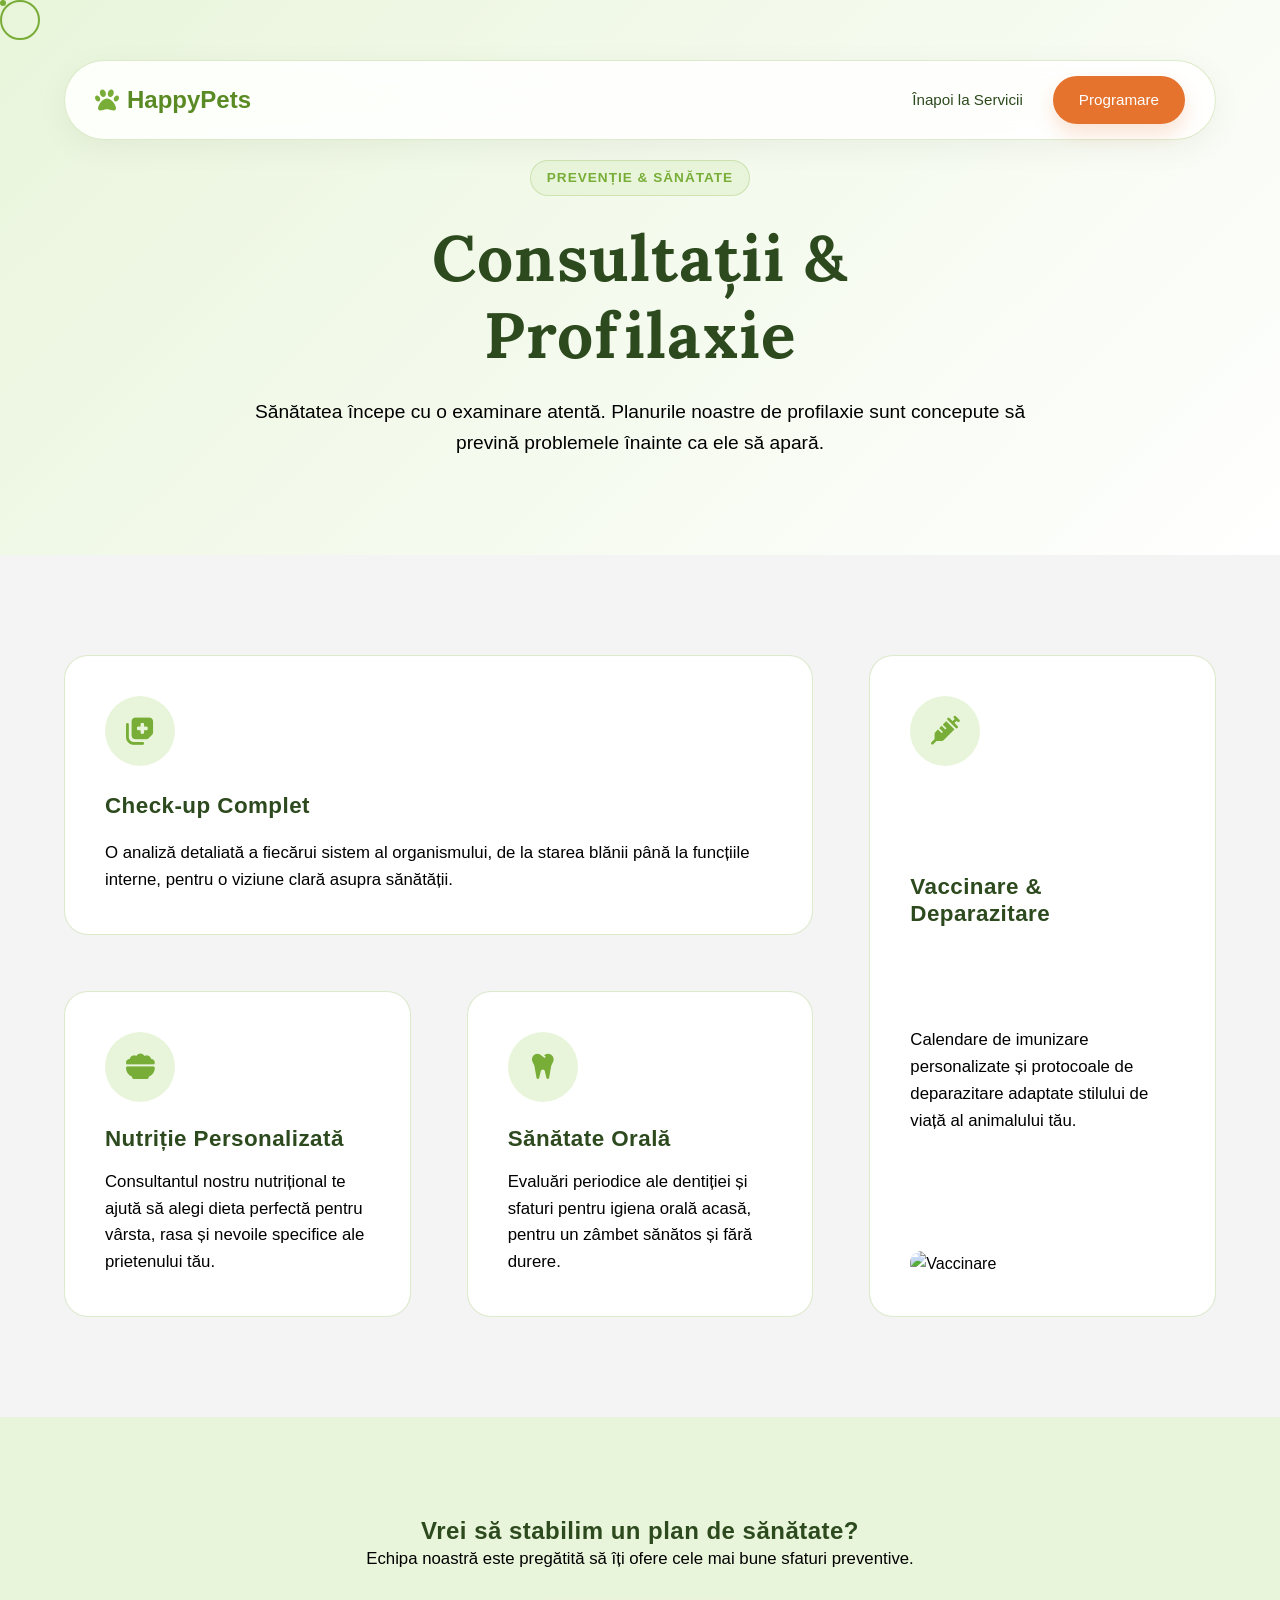
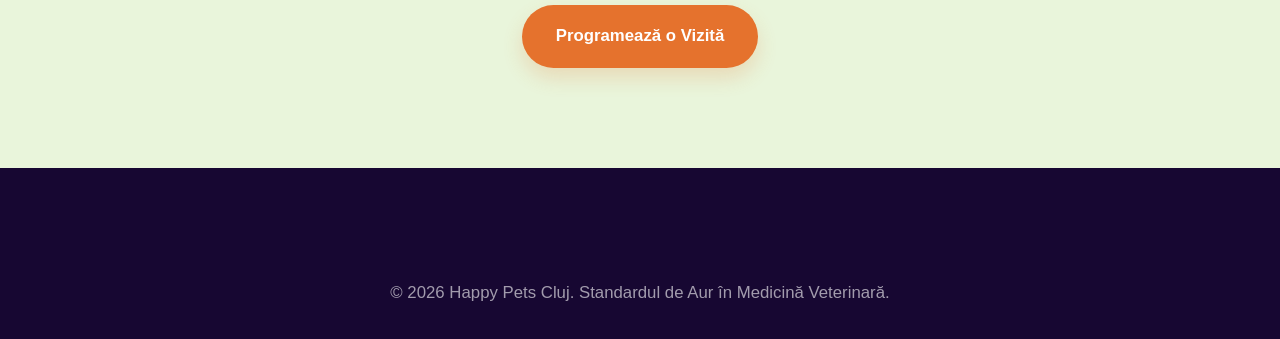
==== consultatii.html @ 9289aa87 "Initial commit - Cabinet Veterinar Happy Pets" ====
<!DOCTYPE html>
<html lang="ro">
<head>
    <meta charset="UTF-8">
    <meta name="viewport" content="width=device-width, initial-scale=1.0">
    <title>Consultații & Profilaxie | Happy Pets Premium</title>
    <meta name="description" content="Consultații veterinare amănunțite și planuri de profilaxie în Cluj-Napoca.">
    
    <link rel="preconnect" href="https://fonts.googleapis.com">
    <link rel="preconnect" href="https://fonts.gstatic.com" crossorigin>
    <link rel="stylesheet" href="https://cdnjs.cloudflare.com/ajax/libs/font-awesome/6.4.0/css/all.min.css">
    <link rel="stylesheet" href="style.css">
    <link rel="icon" type="image/png" sizes="32x32" href="https://cdn-icons-png.flaticon.com/512/616/616408.png">

    <script src="https://cdnjs.cloudflare.com/ajax/libs/gsap/3.12.5/gsap.min.js"></script>
    <script src="https://cdnjs.cloudflare.com/ajax/libs/gsap/3.12.5/ScrollTrigger.min.js"></script>
</head>
<body class="subpage">
    <div class="cursor-dot"></div>
    <div class="cursor-outline"></div>

    <header id="navbar" class="scrolled">
        <a href="index.html" class="logo"><i class="fa-solid fa-paw"></i> HappyPets</a>
        <nav class="nav-links">
            <a href="index.html#servicii">Înapoi la Servicii</a>
            <a href="index.html#programare" class="btn btn-emerald" style="padding: 10px 24px; font-size: 0.95rem;">Programare</a>
        </nav>
        <div class="mobile-menu"><i class="fa-solid fa-bars"></i></div>
    </header>

    <section class="subpage-hero">
        <div class="container">
            <div class="hero-content reveal">
                <span class="badge">Prevenție & Sănătate</span>
                <h1>Consultații & <br> Profilaxie</h1>
                <p>Sănătatea începe cu o examinare atentă. Planurile noastre de profilaxie sunt concepute să prevină problemele înainte ca ele să apară.</p>
            </div>
        </div>
    </section>

    <section class="section-padding">
        <div class="container">
            <div class="bento-grid">
                <div class="service-card bento-wide reveal">
                    <div class="service-icon"><i class="fa-solid fa-notes-medical"></i></div>
                    <h3>Check-up Complet</h3>
                    <p>O analiză detaliată a fiecărui sistem al organismului, de la starea blănii până la funcțiile interne, pentru o viziune clară asupra sănătății.</p>
                </div>
                
                <div class="service-card bento-tall reveal">
                    <div class="service-icon"><i class="fa-solid fa-syringe"></i></div>
                    <h3>Vaccinare & Deparazitare</h3>
                    <p>Calendare de imunizare personalizate și protocoale de deparazitare adaptate stilului de viață al animalului tău.</p>
                    <img src="https://images.unsplash.com/photo-1628009368231-7bb7cfcb0def?q=80&w=800" alt="Vaccinare" style="margin-top: 2rem; border-radius: 12px;" loading="lazy">
                </div>

                <div class="service-card reveal">
                    <div class="service-icon"><i class="fa-solid fa-bowl-food"></i></div>
                    <h3>Nutriție Personalizată</h3>
                    <p>Consultantul nostru nutrițional te ajută să alegi dieta perfectă pentru vârsta, rasa și nevoile specifice ale prietenului tău.</p>
                </div>

                <div class="service-card reveal">
                    <div class="service-icon"><i class="fa-solid fa-tooth"></i></div>
                    <h3>Sănătate Orală</h3>
                    <p>Evaluări periodice ale dentiției și sfaturi pentru igiena orală acasă, pentru un zâmbet sănătos și fără durere.</p>
                </div>
            </div>
        </div>
    </section>

    <section class="section-padding" style="background: var(--primary-light);">
        <div class="container text-center reveal">
            <h2>Vrei să stabilim un plan de sănătate?</h2>
            <p style="margin-bottom: 2rem;">Echipa noastră este pregătită să îți ofere cele mai bune sfaturi preventive.</p>
            <a href="index.html#programare" class="btn btn-emerald">Programează o Vizită</a>
        </div>
    </section>

    <footer>
        <div class="container">
            <div class="footer-bottom" style="border: none;">
                <p>&copy; 2026 Happy Pets Cluj. Standardul de Aur în Medicină Veterinară.</p>
            </div>
        </div>
    </footer>

    <script src="script.js"></script>
    <script>
        gsap.from(".subpage-hero h1", { y: 50, opacity: 0, duration: 1, ease: "power3.out", delay: 0.3 });
        gsap.from(".subpage-hero p", { y: 30, opacity: 0, duration: 1, ease: "power3.out", delay: 0.5 });
    </script>
</body>
</html>
---- style.css ----
@import url('https://fonts.googleapis.com/css2?family=Lora:wght@400;500;600;700&family=Raleway:wght@300;400;500;600;700&display=swap');

/* ==========================================
   1. VARIABILE & RESET (Pro Max Step 1)
   ========================================== */
:root {
    /* Nature Harmony Palette - PCM Vet Inspired */
    --primary: #78AD37;        /* Leaf Green */
    --primary-dark: #5A8A24;
    --primary-light: #E9F5DB;   /* Soft Sage */
    --secondary: #E5722D;       /* Vibrant Coral */
    --bg-white: #F4F4F4;        /* Warm Off-White Canvas */
    --text-deep: #2D4A1E;       /* Deep Forest Green for titles */
    --hero-text: #F8FAF5;       /* Harmonized Off-White for hero */
    --white: #FFFFFF;
    --danger: #E11D48 !important;         /* Rose Red for emergencies */
    
    --glass-bg: rgba(255, 255, 255, 0.92); 
    --glass-border: rgba(120, 173, 55, 0.25);
    --shadow: 
        0 4px 20px rgba(0, 0, 0, 0.05),
        0 12px 40px rgba(120, 173, 55, 0.08);

    /* Textures */
    --bg-paws: url('file:///Users/imac24/.gemini/antigravity/brain/b930bb89-0505-4711-b5f6-4350fecd5beb/happy_pets_mammal_paws_texture_1773215627458.png');

    --transition: all 0.5s cubic-bezier(0.16, 1, 0.3, 1);
    --border-radius: 24px;
}

* { margin: 0; padding: 0; box-sizing: border-box; }
html { scroll-behavior: smooth; }

body {
    font-family: 'Jost', 'Inter', sans-serif;
    background-color: var(--bg-white);
    background-image: var(--bg-paws);
    background-size: 800px;
    background-attachment: fixed;
    color: var(--text-main);
    line-height: 1.6;
    overflow-x: hidden;
    cursor: none;
}

/* Hide custom cursor on mobile */
@media (hover: none) and (pointer: coarse) {
    body { cursor: auto; }
    .cursor-dot, .cursor-outline { display: none; }
}

/* ==========================================
   SUBPAGE STYLES
   ========================================== */
.subpage-hero {
    background: linear-gradient(135deg, var(--primary-light) 0%, #FFFFFF 100%);
    padding: 10rem 0 6rem;
    text-align: center;
}
.subpage-hero h1 {
    font-size: 4rem;
    font-family: 'Lora', serif;
    color: var(--text-deep);
    margin-bottom: 1.5rem;
    line-height: 1.2;
}
.subpage-hero p {
    font-size: 1.2rem;
    max-width: 800px;
    margin: 0 auto;
    color: var(--text-muted);
}
@media (max-width: 768px) {
    .subpage-hero h1 { font-size: 2.5rem; }
    .subpage-hero { padding: 8rem 0 4rem; }
}

.cursor-dot {
    width: 6px; height: 6px; background-color: var(--primary);
    position: fixed; top: 0; left: 0; border-radius: 50%;
    z-index: 9999; pointer-events: none;
}
.cursor-outline {
    width: 40px; height: 40px; border: 2px solid var(--primary);
    position: fixed; top: 0; left: 0; border-radius: 50%;
    z-index: 9998; pointer-events: none;
    transition: transform 0.15s ease-out, background 0.3s ease, border 0.3s ease;
}

h1, h2, h3, h4, h5, h6 {
    font-weight: 700;
    line-height: 1.2;
    color: var(--text-deep);
    letter-spacing: 0.02em;
}
p { color: var(--text-muted); font-size: 1.05rem; }
a { text-decoration: none; color: inherit; transition: var(--transition); cursor: pointer; }
img { max-width: 100%; display: block; object-fit: cover; border-radius: var(--border-radius); }

/* ==========================================
   2. ANIMAȚII (Scroll Reveal)
   ========================================== */
.reveal { opacity: 0; transform: translateY(30px); transition: all 0.8s ease-out; }
.reveal.active { opacity: 1; transform: translateY(0); }
.delay-1 { transition-delay: 0.1s; } .delay-2 { transition-delay: 0.2s; }

.btn {
    display: inline-flex; align-items: center; justify-content: center; gap: 10px;
    padding: 16px 32px; border-radius: 50px; font-weight: 600; font-size: 1.05rem;
    cursor: pointer; transition: var(--transition); border: none;
}
.btn-primary {
    background: var(--primary);
    color: var(--white);
    box-shadow: 0 10px 20px rgba(120, 173, 55, 0.2);
}

.btn-primary:hover {
    background: var(--primary-dark);
    transform: translateY(-2px);
    box-shadow: 0 15px 30px rgba(120, 173, 55, 0.3);
}

.btn-secondary {
    background: var(--secondary);
    color: var(--white);
    box-shadow: 0 10px 20px rgba(229, 114, 45, 0.2);
}

.btn-secondary:hover {
    background: #c25d24;
    transform: translateY(-2px);
    box-shadow: 0 15px 30px rgba(229, 114, 45, 0.3);
}
.btn-outline:hover { background-color: var(--primary); color: var(--white); }

.btn-emerald {
    background: var(--secondary) !important; /* Using Coral for high-impact CTA as requested */
    color: var(--white) !important;
    box-shadow: 0 10px 20px rgba(229, 114, 45, 0.2) !important;
    border: 2px solid transparent !important;
    display: inline-flex !important;
}

.btn-emerald:hover {
    background: #c25d24 !important;
    transform: translateY(-2px) !important;
    box-shadow: 0 15px 30px rgba(229, 114, 45, 0.3) !important;
}

.section-padding {
    padding: 100px 0;
    position: relative;
    background-color: transparent;
}
.container { max-width: 1400px !important; margin: 0 auto !important; width: 90% !important; }
.text-center { text-align: center; }

/* ==========================================
   3. BARE DE URGENȚĂ & HEADER
   ========================================== */
.emergency-banner {
    background-color: var(--danger); color: var(--white);
    text-align: center; padding: 10px 5%; font-size: 0.95rem; font-weight: 600;
    display: flex; justify-content: center; align-items: center; gap: 10px;
    position: relative; z-index: 1001;
}
.pulse-icon {
    width: 10px; height: 10px; background-color: var(--white); border-radius: 50%;
    animation: pulse 1.5s infinite;
}
@keyframes pulse {
    0% { box-shadow: 0 0 0 0 rgba(255,255,255, 0.7); }
    70% { box-shadow: 0 0 0 10px rgba(255,255,255, 0); }
    100% { box-shadow: 0 0 0 0 rgba(255,255,255, 0); }
}

header {
    position: fixed; top: 60px; left: 5%; right: 5%; z-index: 1000;
    background: rgba(255, 255, 255, 0.9);
    backdrop-filter: blur(20px) saturate(180%);
    border: 1px solid var(--glass-border); padding: 15px 30px;
    border-radius: 50px; box-shadow: 0 8px 32px rgba(0, 0, 0, 0.05);
    display: flex; justify-content: space-between; align-items: center;
    transition: all 0.5s cubic-bezier(0.16, 1, 0.3, 1), border-radius 0.3s ease, top 0.3s ease;
}
header.scrolled { 
    top: 0; 
    left: 0; 
    right: 0; 
    width: 100%; 
    border-radius: 0; 
    border-left: none; 
    border-right: none; 
    border-top: none;
    padding: 10px 5%;
}

.logo { font-size: 1.5rem; font-weight: 800; color: var(--primary-dark); display: flex; align-items: center; gap: 8px; }
.logo i { color: var(--primary); }

.nav-links { display: flex; gap: 30px; align-items: center; }
.nav-links a { font-weight: 500; color: var(--text-deep); font-size: 0.95rem; }
.nav-links a:hover { color: var(--primary); }
.mobile-menu { display: none; font-size: 1.5rem; cursor: pointer; }

/* ==========================================
   4. HERO SECTION (ANIMAT CONTINUU)
   ========================================== */
.hero-fullscreen {
    position: relative; width: 100vw; height: 100vh; overflow: hidden;
    display: flex; align-items: center; justify-content: center; text-align: center;
}

.hero-image-wrapper {
    position: absolute; top: 0; left: 0; width: 100%; height: 100%; z-index: 0;
    overflow: hidden;
}

.hero-image-wrapper img {
    width: 100%; height: 100%; object-fit: cover; border-radius: 0;
    animation: kenburns 20s infinite alternate linear;
}
@keyframes kenburns { 0% { transform: scale(1); } 100% { transform: scale(1.15); } }

.hero-overlay {
    position: absolute; top: 0; left: 0; width: 100%; height: 100%;
    background: linear-gradient(to bottom, rgba(44, 62, 80, 0.3) 0%, rgba(44, 62, 80, 0.7) 100%);
    z-index: 1;
}

.hero-text-content {
    position: relative; z-index: 2; color: var(--hero-text);
    max-width: 800px; padding: 0 20px; margin-top: 50px;
}

.hero-subtitle {
    display: inline-block; font-size: 0.9rem; font-weight: 700; letter-spacing: 2px;
    text-transform: uppercase; margin-bottom: 20px; color: var(--text-deep);
    background: rgba(120, 173, 55, 0.15); padding: 8px 20px; border-radius: 50px; 
    backdrop-filter: blur(10px); border: 1px solid rgba(120, 173, 55, 0.3);
}

.hero-title {
    font-size: clamp(3rem, 6vw, 5.5rem); color: var(--hero-text);
    line-height: 1.1; margin-bottom: 25px; text-shadow: 0 4px 20px rgba(0,0,0,0.2);
}
.hero-title .line { display: inline-block; overflow: hidden; vertical-align: bottom; }

.hero-desc {
    font-size: 1.25rem; color: var(--hero-text); margin-bottom: 40px;
    font-weight: 400; text-shadow: 0 2px 10px rgba(0,0,0,0.1);
    opacity: 0.95;
}

.badge {
    display: inline-block; padding: 6px 16px; background-color: var(--primary-light);
    color: var(--primary); border-radius: 50px; font-weight: 700; font-size: 0.85rem;
    text-transform: uppercase; letter-spacing: 1px; margin-bottom: 1.5rem;
    border: 1px solid var(--glass-border);
}

/* ==========================================
   5. FILOZOFIE (STICKY SECTION)
   ========================================== */
.sticky-section {
    display: grid; grid-template-columns: 1fr 1fr; gap: 4rem; align-items: start;
}
.sticky-visual {
    position: sticky; top: 120px; height: calc(100vh - 150px);
    display: flex; align-items: center; justify-content: center;
}

/* ==========================================
   FRAMER-STYLE CAROUSEL STYLES
   ========================================== */
.framer-carousel-container {
    position: relative; width: 100%; height: 500px;
    background: var(--primary-dark); border-radius: 24px; overflow: hidden;
    box-shadow: 0 30px 60px rgba(0,0,0,0.15);
}

.framer-carousel-track {
    display: flex; height: 100%; width: 100%;
}

.carousel-item {
    flex: 0 0 100%; height: 100%; width: 100%;
}

.carousel-item img {
    width: 100%; height: 100%; object-fit: cover; border-radius: 0;
    user-select: none; pointer-events: none;
}

.carousel-nav-btn {
    position: absolute; top: 50%; transform: translateY(-50%);
    width: 50px; height: 50px; border-radius: 50%; border: none;
    background: rgba(255,255,255,0.7); backdrop-filter: blur(10px);
    color: var(--primary-dark); cursor: pointer;
    display: flex; align-items: center; justify-content: center;
    box-shadow: 0 10px 30px rgba(0,0,0,0.1);
    z-index: 10; transition: var(--transition);
    opacity: 1;
}

.carousel-nav-btn svg { width: 24px; height: 24px; }
.carousel-nav-btn:hover:not(:disabled) { background: var(--white); transform: translateY(-50%) scale(1.1); opacity: 1; }
.carousel-nav-btn:disabled { opacity: 0.3; cursor: not-allowed; }

.carousel-nav-btn.prev { left: 20px; }
.carousel-nav-btn.next { right: 20px; }

.carousel-progress {
    position: absolute; bottom: 20px; left: 50%; transform: translateX(-50%);
    display: flex; gap: 8px; padding: 8px 12px;
    background: rgba(255,255,255,0.2); backdrop-filter: blur(10px);
    border-radius: 50px; border: 1px solid rgba(255,255,255,0.3);
    z-index: 10;
}

.progress-dot {
    height: 8px; width: 8px; border-radius: 50px;
    background: rgba(255,255,255,0.5); border: none; cursor: pointer;
    transition: all 0.4s cubic-bezier(0.16, 1, 0.3, 1);
}

.progress-dot.active {
    width: 32px; background: var(--white);
}

.sticky-content { padding-bottom: 2rem; }
.sticky-content h2 { font-size: 3.2rem; margin-bottom: 2rem; line-height: 1.1; }

.feature-box {
    background: var(--glass-bg); padding: 2rem; border-radius: var(--border-radius);
    margin-bottom: 2rem; box-shadow: var(--shadow);
    border: 1px solid var(--glass-border); backdrop-filter: blur(8px);
}
.feature-box i { font-size: 2rem; color: var(--primary); margin-bottom: 1rem; }
.feature-box h3 { margin-bottom: 0.5rem; font-size: 1.3rem; }

/* ==========================================
   6. VALORI (ACCORDION CU IMAGINI DINAMICE)
   ========================================== */
.accordion-section {
    display: grid; grid-template-columns: 1fr 1fr; gap: 4rem; align-items: start;
    margin-top: 4rem;
}
.accordion-images {
    position: sticky; top: 120px; height: 500px; border-radius: var(--border-radius); overflow: hidden;
}
.accordion-images img {
    position: absolute; top: 0; left: 0; width: 100%; height: 100%;
    object-fit: cover; opacity: 0; transition: opacity 0.6s ease;
}
.accordion-images img.active { opacity: 1; }

.accordion-item {
    background: var(--white); border-radius: 16px; margin-bottom: 1rem;
    overflow: hidden; box-shadow: var(--shadow);
}
.accordion-header {
    padding: 1.5rem 2rem; cursor: pointer; display: flex; justify-content: space-between;
    align-items: center; font-weight: 500; font-size: 1.2rem; color: var(--text-deep);
    transition: var(--transition);
}
.accordion-header.active { color: var(--primary); background: var(--primary-light); backdrop-filter: blur(5px); }
.accordion-header i { transition: transform 0.3s ease; }
.accordion-header.active i { transform: rotate(180deg); }
.accordion-content {
    max-height: 0; overflow: hidden; transition: max-height 0.4s ease;
    padding: 0 2rem; background: var(--white);
}
.accordion-content p { padding: 1rem 0 1.5rem 0; margin: 0; }

/* ==========================================
   7. ABONAMENTE (WELLNESS PLANS)
   ========================================== */
.plans-section { background-color: var(--white); }
.plans-grid {
    display: grid;
    grid-template-columns: repeat(auto-fit, minmax(320px, 1fr));
    gap: 2rem; max-width: 1100px; margin: 4rem auto 0;
}
.plan-card {
    background: var(--glass-bg); border-radius: var(--border-radius);
    padding: 3.5rem 2.5rem; position: relative; border: 1px solid var(--glass-border);
    transition: var(--transition); backdrop-filter: blur(12px);
}
.plan-card.premium {
    background: linear-gradient(145deg, var(--primary-dark), #2D4A1E); 
    color: var(--white); transform: scale(1.05); border: none; 
    box-shadow: 0 20px 40px rgba(0, 0, 0, 0.15);
}
.plan-card:hover { transform: translateY(-10px); box-shadow: 0 30px 60px rgba(139, 92, 246, 0.15); }
.plan-card.premium:hover { transform: scale(1.05) translateY(-10px); }

.plan-icon { font-size: 2.5rem; margin-bottom: 1rem; color: var(--primary); }
.plan-card.premium .plan-icon { color: var(--accent); }

.plan-card h3 { font-size: 1.8rem; margin-bottom: 0.5rem; }
.plan-card.premium h3 { color: var(--white); }
.plan-price { font-size: 2rem; font-weight: 800; margin-bottom: 2rem; }
.plan-price span { font-size: 1rem; font-weight: 400; color: var(--slate-light); }
.plan-card.premium .plan-price span { color: #A0B2C6; }

.plan-features { list-style: none; margin-bottom: 2.5rem; text-align: left; }
.plan-features li { margin-bottom: 15px; display: flex; align-items: center; gap: 10px; font-size: 1.05rem; }
.plan-features i { color: var(--primary); }
.plan-card.premium .plan-features p, .plan-card.premium .plan-features li { color: rgba(255,255,255,0.8); }

/* ==========================================
   8. SERVICII (BENTO GRID)
   ========================================== */
.service-card .btn-text {
    margin-top: auto;
    font-weight: 600;
    color: var(--primary);
    text-decoration: none;
    font-size: 0.9rem;
    display: inline-flex;
    align-items: center;
    gap: 8px;
    opacity: 0.7;
    transition: var(--transition);
}
.service-card:hover .btn-text {
    opacity: 1;
    gap: 12px;
}

.services-grid, .bento-grid {
    display: grid;
    grid-template-columns: repeat(auto-fit, minmax(300px, 1fr));
    grid-auto-rows: minmax(280px, auto);
    gap: 3.5rem; /* Increased gap for better breathing space */
}

.service-card {
    background: var(--glass-bg);
    border: 1px solid var(--glass-border);
    border-radius: var(--border-radius);
    padding: 40px;
    transition: var(--transition);
    height: 100%;
    display: flex;
    flex-direction: column;
    justify-content: space-between;
    position: relative;
    overflow: hidden;
    backdrop-filter: blur(10px);
}
.service-card h3 {
    color: var(--primary);
}
.service-card p {
    color: var(--text-main);
}
.service-card .badge {
    background: var(--primary-light);
    color: var(--primary-dark);
}

/* Bento Spans */
.bento-wide { grid-column: span 2; }
.bento-tall { grid-row: span 2; }

@media (max-width: 992px) {
    .bento-wide { grid-column: span 1; }
}

.service-card:hover { 
    transform: translateY(-8px) scale(1.02); 
    box-shadow: 0 30px 60px rgba(139, 92, 246, 0.15); 
    border-color: var(--primary); 
    background: var(--white);
}
.service-icon {
    width: 70px; height: 70px; background: var(--primary-light); color: var(--primary);
    border-radius: 50%; display: flex; align-items: center; justify-content: center;
    font-size: 1.8rem; margin-bottom: 1.5rem; transition: var(--transition);
    transform-origin: center;
}
.service-card:hover .service-icon { 
    background: var(--primary); 
    color: var(--white);
    transform: translateY(-5px) scale(1.1);
}
.service-card h3 { margin-bottom: 1rem; font-size: 1.4rem; color: var(--text-deep); }

/* ==========================================
   9. ECHIPA (ADVANCED SLIDER)
   ========================================== */
.team-bg { background-color: var(--white); overflow: hidden; }

.testimonial-slider-container {
    max-width: 1300px; margin: 4rem auto 0;
    min-height: 600px; background: var(--white);
}

.testimonial-grid {
    display: grid; grid-template-columns: 0.5fr 1.5fr 2fr; gap: 2rem;
}

/* Col 1: Thumbnails Only */
.col-meta { display: flex; flex-direction: column; justify-content: flex-end; height: 100%; min-height: 500px; padding-bottom: 2rem; }

.thumbnail-nav { display: flex; flex-direction: column; gap: 15px; margin-top: auto; }
.thumb-btn {
    width: 60px; height: 80px; border-radius: 8px; overflow: hidden;
    cursor: pointer; opacity: 0.4; transition: var(--transition);
    border: 2px solid transparent; padding: 0;
}
.thumb-btn.active { opacity: 1; border-color: var(--primary); transform: scale(1.05); }
.thumb-btn img { width: 100%; height: 100%; object-fit: cover; border-radius: 0; }

/* Col 2: Image */
.col-image { position: relative; height: 500px; }
.main-image-container {
    width: 100%; height: 100%; overflow: hidden; border-radius: 20px;
    box-shadow: 0 20px 40px rgba(0,0,0,0.1);
}
.main-image-container img {
    width: 100%; height: 100%; object-fit: cover; border-radius: 0;
    transition: transform 0.6s cubic-bezier(0.4, 0, 0.2, 1), opacity 0.4s ease;
}

/* Col 3: Content */
.col-content { display: flex; flex-direction: column; justify-content: space-between; padding: 2rem 0; }
.member-role { color: var(--primary); font-weight: 700; font-size: 0.9rem; text-transform: uppercase; letter-spacing: 2px; display: block; }
.member-name { font-size: 2rem; margin: 0.5rem 0 1.5rem; color: var(--text-deep); }
.member-quote {
    font-size: 1.8rem; font-weight: 500; line-height: 1.3; color: var(--text-deep);
    font-style: italic; position: relative;
}
.member-quote::before { content: '"'; font-size: 4rem; position: absolute; left: -2rem; top: -1rem; opacity: 0.1; color: var(--primary); }

.nav-buttons { display: flex; gap: 1rem; margin-top: auto; }
.slider-btn {
    width: 50px; height: 50px; border-radius: 50%; border: 1px solid var(--glass-border);
    background: var(--white); color: var(--text-deep); cursor: pointer;
    display: flex; align-items: center; justify-content: center; transition: var(--transition);
}
.slider-btn:hover { border-color: var(--primary); color: var(--primary); transform: translateX(-3px); }
.slider-btn.primary { background: var(--primary-dark); color: var(--white); border: none; }
.slider-btn.primary:hover { background: var(--primary); transform: translateX(3px); }

/* Animations for slide change */
.slide-up { transform: translateY(100%); opacity: 0; }
.slide-down { transform: translateY(-100%); opacity: 0; }
.slide-active { transform: translateY(0); opacity: 1; }

@media (max-width: 1024px) {
    .testimonial-grid { grid-template-columns: 1fr; gap: 3rem; }
    .col-meta { display: none; }
    .col-image { height: 400px; }
    .member-quote { font-size: 1.4rem; }
}

/* ==========================================
   10. SMART BOOKING FORM (PET-CENTRIC)
   ========================================== */
.booking-section { background-color: var(--primary-light); }
.booking-container {
    max-width: 900px; margin: 0 auto; background: var(--white);
    border-radius: var(--border-radius); box-shadow: var(--shadow);
    padding: 4rem; position: relative; overflow: hidden;
}
.booking-header { text-align: center; margin-bottom: 3rem; }

.smart-form { display: grid; grid-template-columns: 1fr 1fr; gap: 25px; }
.form-group { display: flex; flex-direction: column; gap: 8px; }
.form-group.full { grid-column: span 2; }

.smart-form label { font-weight: 500; color: var(--text-deep); font-size: 0.95rem; }
.smart-form input, .smart-form select, .smart-form textarea {
    padding: 16px 20px; border-radius: 8px; border: 1px solid #E2E8F0;
    font-family: 'Raleway', sans-serif; font-size: 1rem;}
.smart-form input:focus, .smart-form select:focus, .smart-form textarea:focus {
    outline: none; border-color: var(--primary); box-shadow: 0 0 0 4px rgba(139, 92, 246, 0.1);
}
.smart-form textarea { resize: vertical; min-height: 120px; }

/* ==========================================
   11. WHATSAPP FLOATING BUTTON
   ========================================== */
.float-wa {
    position: fixed; bottom: 30px; right: 30px;
    width: 65px; height: 65px; background-color: #25D366; color: white;
    border-radius: 50px; display: flex; justify-content: center; align-items: center;
    font-size: 2rem; box-shadow: 0 10px 25px rgba(37, 211, 102, 0.4);
    z-index: 9999; transition: var(--transition);
}
.float-wa:hover { transform: scale(1.1); color: white; }
.wa-tooltip {
    position: absolute; right: 85px; background: var(--slate); color: var(--white);
    padding: 10px 20px; border-radius: 12px; font-size: 0.9rem; font-weight: 600;
    white-space: nowrap; opacity: 0; pointer-events: none; transition: var(--transition);
    transform: translateX(10px);
}
.float-wa:hover .wa-tooltip { opacity: 1; transform: translateX(0); }

/* ==========================================
   12. FOOTER
   ========================================== */
footer { background-color: #170732; color: var(--white); padding: 5rem 5% 2rem; }
.footer-grid { display: grid; grid-template-columns: 1fr 1fr 1.5fr; gap: 4rem; margin-bottom: 3rem; }
footer h3 { color: var(--white); margin-bottom: 1.5rem; font-size: 1.5rem; }
.footer-contact p { color: rgba(255,255,255,0.7); display: flex; align-items: flex-start; gap: 10px; margin-bottom: 1rem; }
.footer-contact i { color: var(--primary); margin-top: 5px; }
.map-container { width: 100%; height: 250px; border-radius: 12px; overflow: hidden; border: 1px solid rgba(255,255,255,0.1); }
.footer-bottom { border-top: 1px solid rgba(255,255,255,0.1); padding-top: 2rem; text-align: center; color: rgba(255,255,255,0.6); font-size: 0.9rem; }

/* ==========================================
   13. RESPONSIVITATE
   ========================================== */
@media (max-width: 992px) {
    .sticky-section, .accordion-section { grid-template-columns: 1fr; gap: 2rem; }
    .sticky-visual, .accordion-images { position: relative; top: 0; height: 350px; margin-bottom: 2rem; }
    .plans-card.premium { transform: scale(1); }
    .plans-card.premium:hover { transform: translateY(-10px); }
    .footer-grid { grid-template-columns: 1fr; gap: 3rem; }
}
@media (max-width: 768px) {
    .nav-links { display: none; }
    .mobile-menu { display: block; }
    .smart-form { grid-template-columns: 1fr; }
    .booking-container { padding: 2rem; }
    .hero-title { font-size: 2.5rem; }
    header { top: 40px; border-radius: 0; left: 0; right: 0; border-left: none; border-right: none; }
    header.scrolled { top: 0; }
}

/* ==========================================
   STATS BAR (Social Proof)
   ========================================== */
.stats-bar {
    background: var(--primary-light);
    padding: 4rem 0;
    position: relative;
    z-index: 10;
    margin-top: -4rem; 
    border-radius: var(--border-radius) var(--border-radius) 0 0;
    border-top: 1px solid var(--glass-border);
}
.stats-grid {
    display: grid;
    grid-template-columns: repeat(4, 1fr);
    gap: 2rem;
    text-align: center;
}
.stat-item { padding: 1rem; }
.stat-number { 
    font-family: 'Lora', serif;
    font-size: 3.5rem; 
    font-weight: 700; 
    color: var(--primary);
    line-height: 1;
}
.stat-plus { font-size: 1.8rem; color: var(--accent); font-weight: 700; margin-left: 2px; }
.stat-label { 
    font-size: 0.9rem; 
    text-transform: uppercase; 
    letter-spacing: 1.5px; 
    color: var(--text-main);
    margin-top: 0.8rem;
    font-weight: 600;
}

@media (max-width: 768px) {
    .stats-grid { grid-template-columns: repeat(2, 1fr); }
    .stats-bar { margin-top: 0; border-radius: 0; padding: 3rem 0; }
    .stat-number { font-size: 2.5rem; }
}

/* ACCESSIBILITY & FOCUS STATES */
input:focus, select:focus, textarea:focus {
    outline: none;
    border-color: var(--primary);
    box-shadow: 0 0 0 4px rgba(139, 92, 246, 0.1);
}

button:focus-visible, a:focus-visible {
    outline: 2px solid var(--primary);
    outline-offset: 4px;
}

.sr-only {
    position: absolute;
    width: 1px; height: 1px;
    padding: 0; margin: -1px;
    overflow: hidden;
    clip: rect(0,0,0,0);
    border: 0;
}

/* ==========================================
   QUIZ SECTION (Engagement Utility)
   ========================================== */
.quiz-container {
    display: grid;
    grid-template-columns: 1fr 1fr;
    gap: 4rem;
    align-items: center;
}
.quiz-card {
    padding: 3rem;
    border-radius: 32px;
    text-align: center;
    min-height: 400px;
    display: flex;
    flex-direction: column;
    justify-content: center;
    background: var(--glass-bg);
    border: 1px solid var(--glass-border);
    backdrop-filter: blur(10px);
}
.quiz-options {
    display: grid;
    gap: 1rem;
    margin-top: 2rem;
}
.quiz-opt {
    background: var(--primary-light);
    border: 1px solid var(--glass-border);
    padding: 1.2rem;
    border-radius: 16px;
    cursor: pointer;
    font-family: 'Raleway', sans-serif;
    font-weight: 600;
    transition: var(--transition);
    color: var(--text-deep);
}
.quiz-opt:hover {
    border-color: var(--primary);
    background: var(--primary-light);
    transform: translateY(-2px);
}
.result-score {
    font-size: 5rem;
    font-weight: 800;
    color: var(--primary);
    font-family: 'Lora', serif;
    line-height: 1;
    margin-bottom: 1rem;
}
.result-score span:last-child {
    font-size: 2rem;
    opacity: 0.5;
}
.hidden { display: none !important; }

@media (max-width: 992px) {
    .quiz-container { grid-template-columns: 1fr; text-align: center; gap: 2rem; }
    .quiz-card { padding: 2rem; min-height: auto; }
}
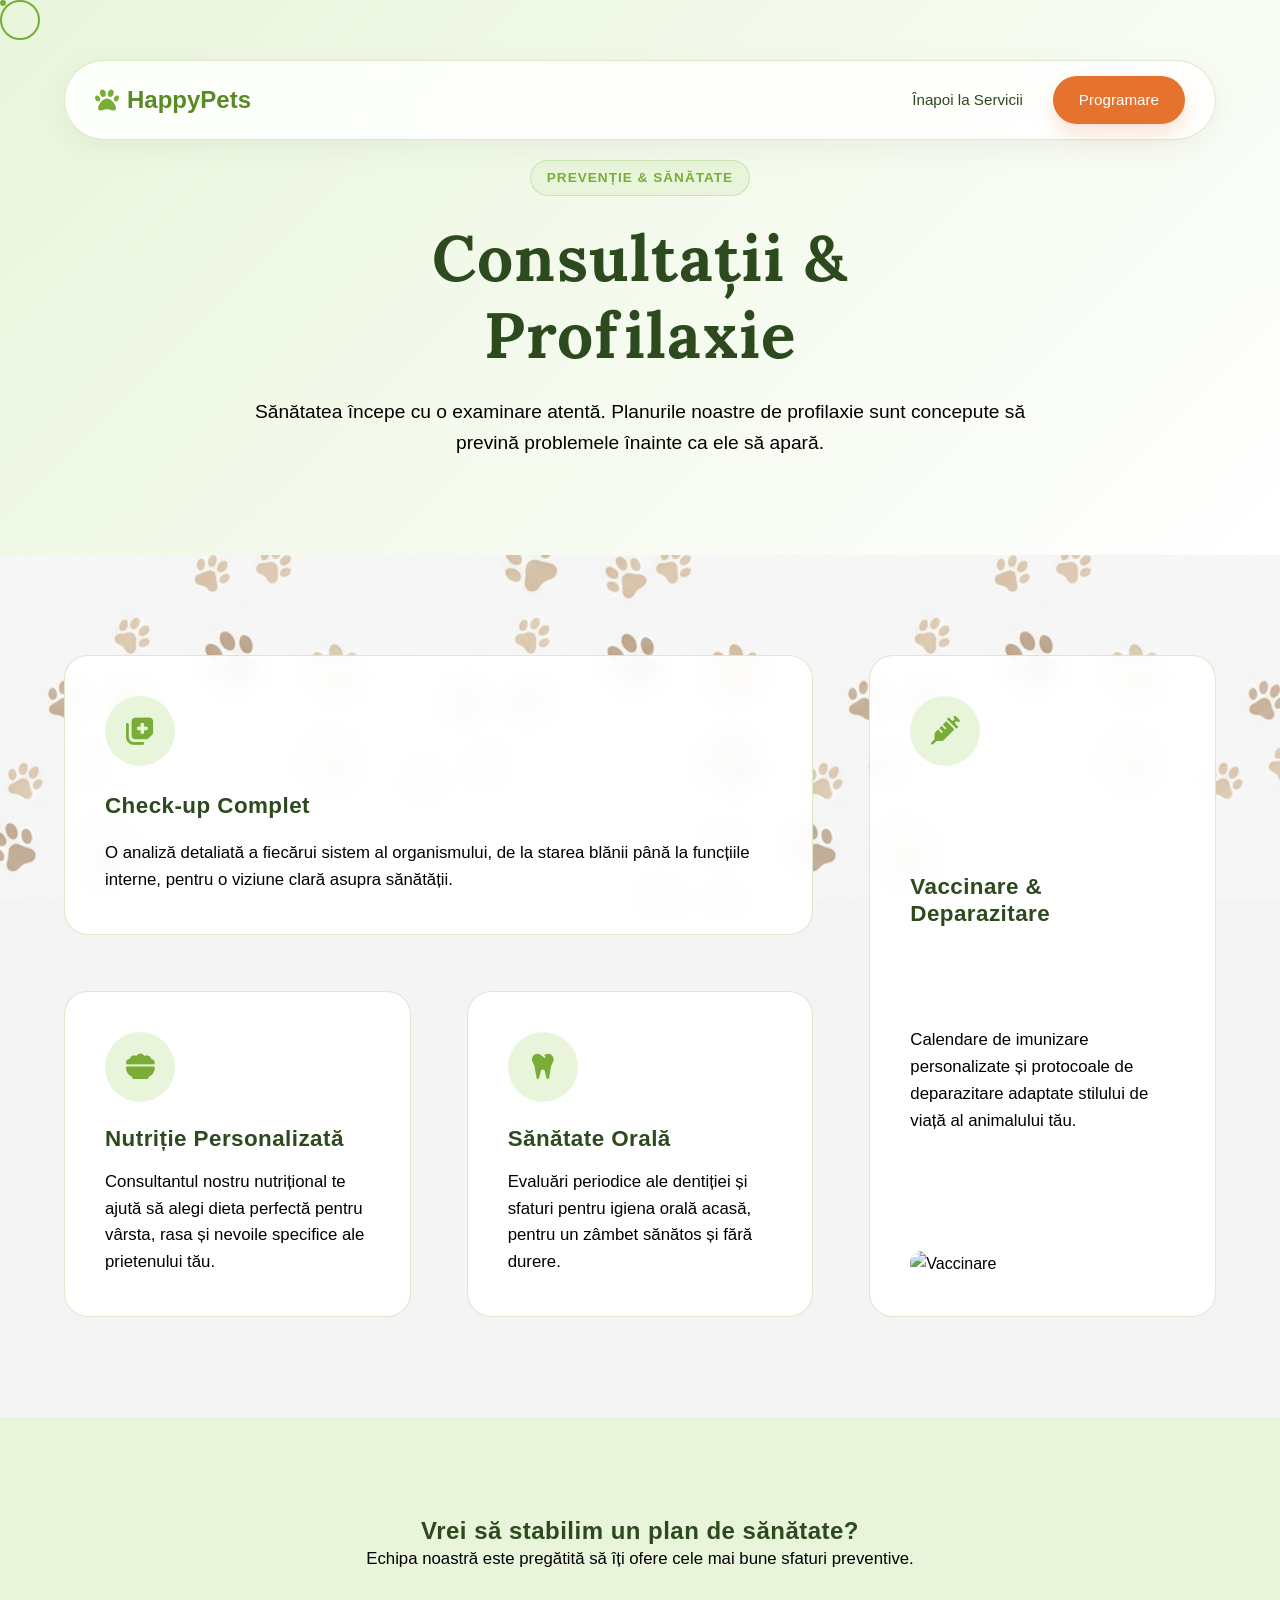
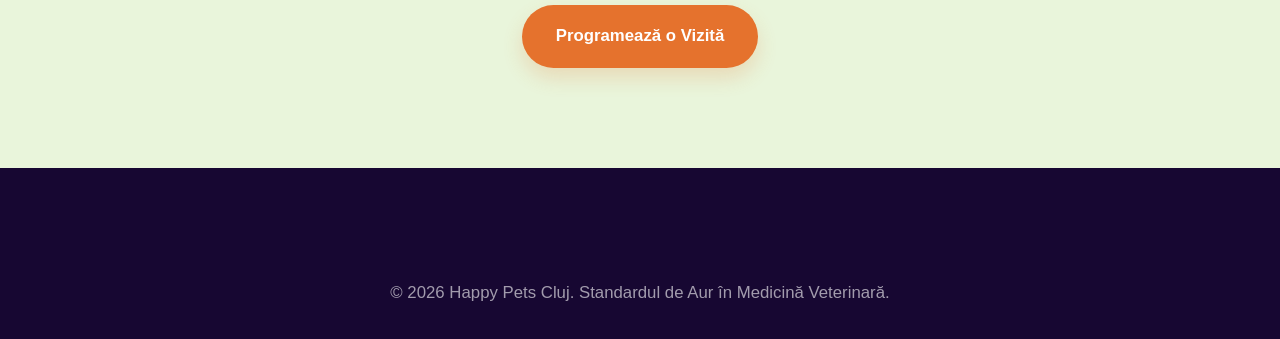
==== commit f948e62c: "Fix mobile background and add og:image preview" ====
--- a/consultatii.html
+++ b/consultatii.html
@@ -9,7 +9,7 @@
     <link rel="preconnect" href="https://fonts.googleapis.com">
     <link rel="preconnect" href="https://fonts.gstatic.com" crossorigin>
     <link rel="stylesheet" href="https://cdnjs.cloudflare.com/ajax/libs/font-awesome/6.4.0/css/all.min.css">
-    <link rel="stylesheet" href="style.css">
+    <link rel="stylesheet" href="style.css?v=1.0.2">
     <link rel="icon" type="image/png" sizes="32x32" href="https://cdn-icons-png.flaticon.com/512/616/616408.png">
 
     <script src="https://cdnjs.cloudflare.com/ajax/libs/gsap/3.12.5/gsap.min.js"></script>
@@ -85,7 +85,7 @@
         </div>
     </footer>
 
-    <script src="script.js"></script>
+    <script src="script.js?v=1.0.2"></script>
     <script>
         gsap.from(".subpage-hero h1", { y: 50, opacity: 0, duration: 1, ease: "power3.out", delay: 0.3 });
         gsap.from(".subpage-hero p", { y: 30, opacity: 0, duration: 1, ease: "power3.out", delay: 0.5 });
--- a/style.css
+++ b/style.css
@@ -22,7 +22,7 @@
         0 12px 40px rgba(120, 173, 55, 0.08);
 
     /* Textures */
-    --bg-paws: url('file:///Users/imac24/.gemini/antigravity/brain/b930bb89-0505-4711-b5f6-4350fecd5beb/happy_pets_mammal_paws_texture_1773215627458.png');
+    --bg-paws: url('paws.png');
 
     --transition: all 0.5s cubic-bezier(0.16, 1, 0.3, 1);
     --border-radius: 24px;
@@ -470,6 +470,10 @@
     .bento-wide { grid-column: span 1; }
 }
 
+@media (max-width: 768px) {
+    .bento-tall { grid-row: span 1; }
+}
+
 .service-card:hover { 
     transform: translateY(-8px) scale(1.02); 
     box-shadow: 0 30px 60px rgba(139, 92, 246, 0.15); 
@@ -555,7 +559,9 @@
     .testimonial-grid { grid-template-columns: 1fr; gap: 3rem; }
     .col-meta { display: none; }
     .col-image { height: 400px; }
+    .col-content { padding: 2rem 5%; text-align: center; align-items: center; }
     .member-quote { font-size: 1.4rem; }
+    .member-quote::before { left: 50%; transform: translateX(-50%); }
 }
 
 /* ==========================================
@@ -618,6 +624,7 @@
 @media (max-width: 992px) {
     .sticky-section, .accordion-section { grid-template-columns: 1fr; gap: 2rem; }
     .sticky-visual, .accordion-images { position: relative; top: 0; height: 350px; margin-bottom: 2rem; }
+    .sticky-content { padding-top: 3rem; }
     .plans-card.premium { transform: scale(1); }
     .plans-card.premium:hover { transform: translateY(-10px); }
     .footer-grid { grid-template-columns: 1fr; gap: 3rem; }
@@ -626,7 +633,8 @@
     .nav-links { display: none; }
     .mobile-menu { display: block; }
     .smart-form { grid-template-columns: 1fr; }
-    .booking-container { padding: 2rem; }
+    .smart-form input, .smart-form select, .smart-form textarea { width: 100%; }
+    .booking-container { padding: 2.5rem 1.5rem; }
     .hero-title { font-size: 2.5rem; }
     header { top: 40px; border-radius: 0; left: 0; right: 0; border-left: none; border-right: none; }
     header.scrolled { top: 0; }
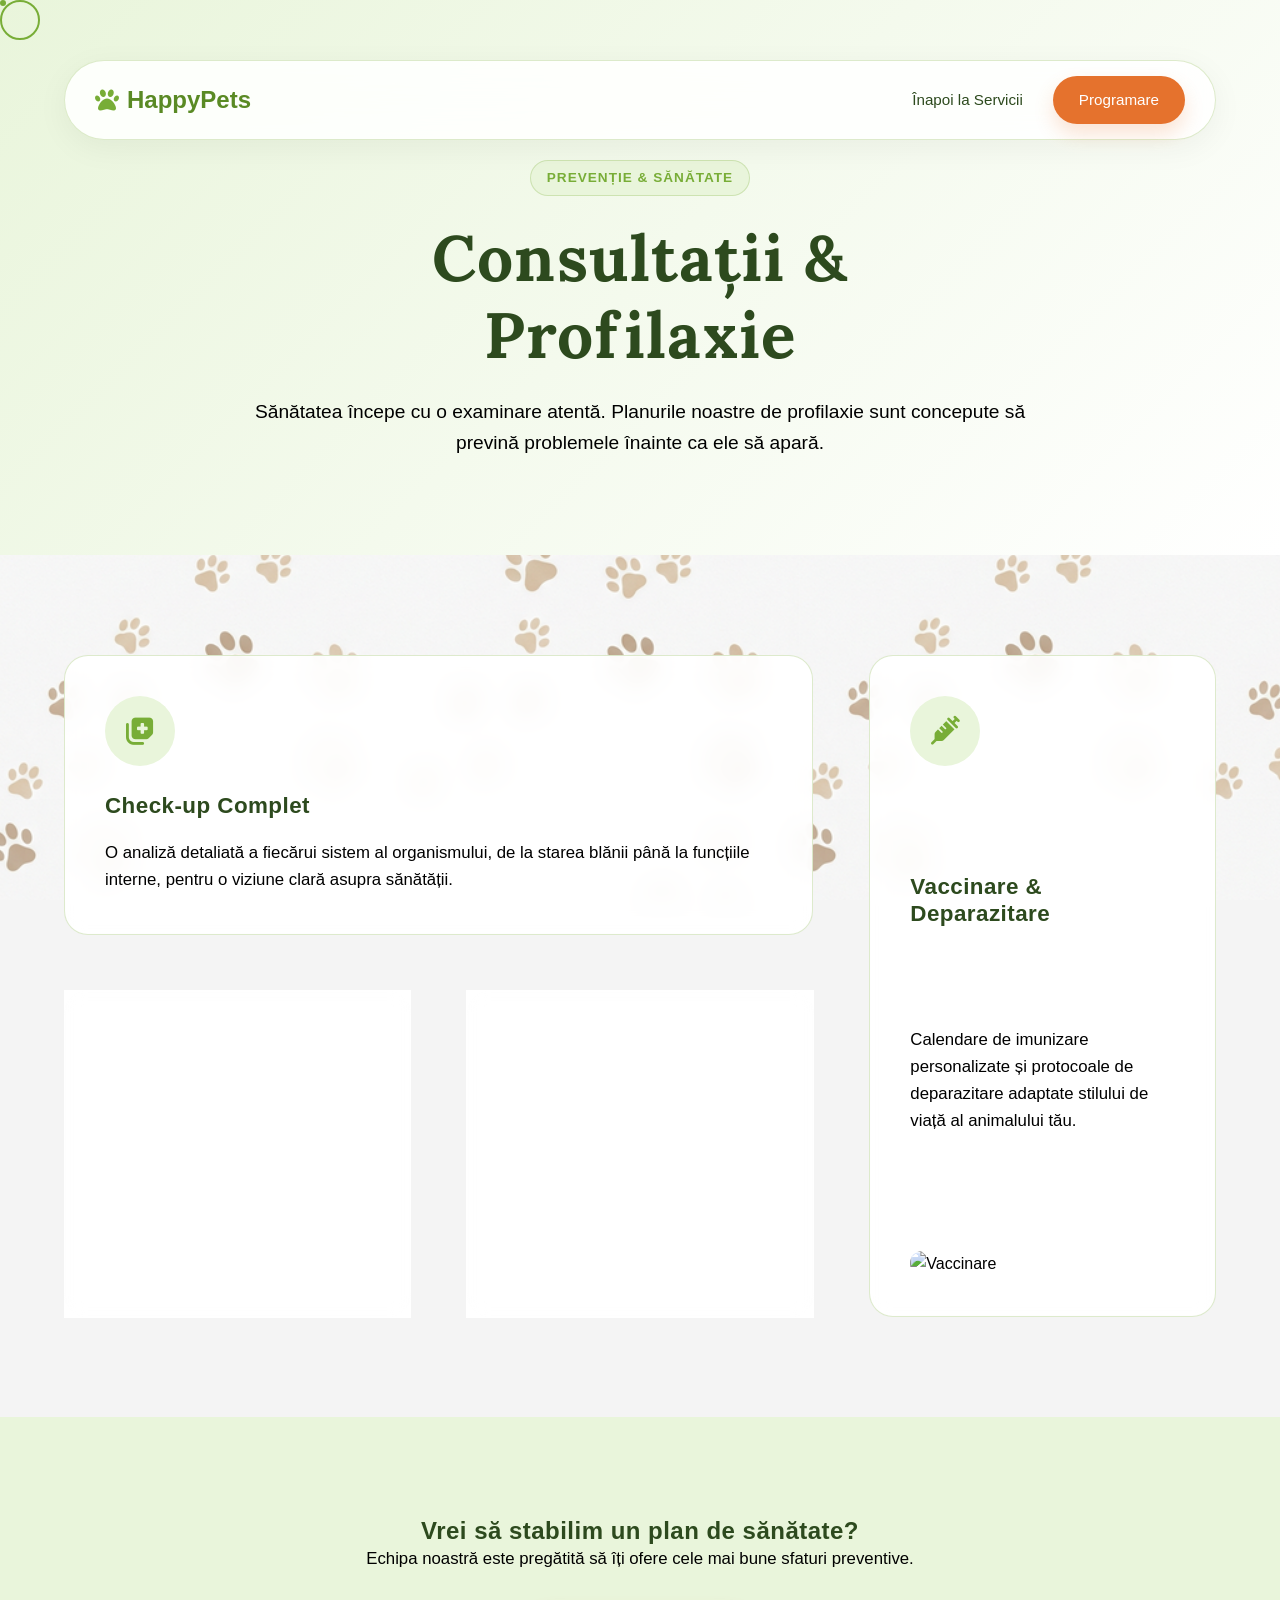
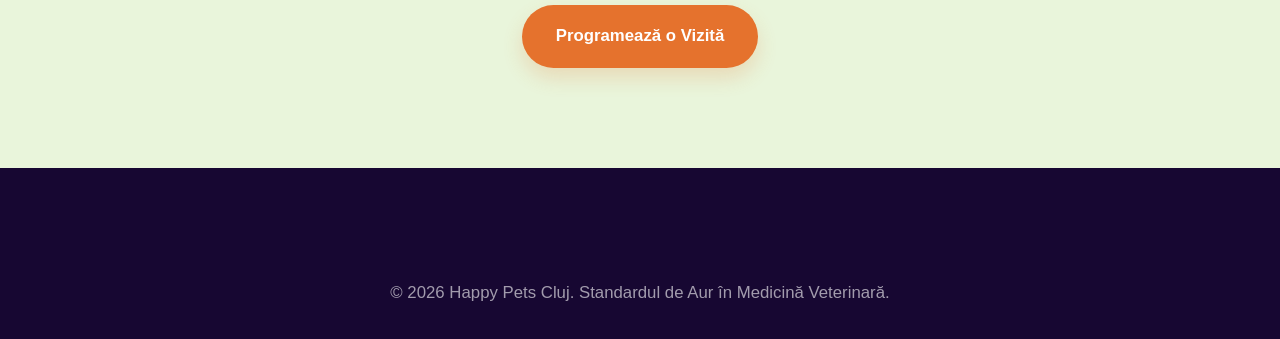
==== commit 8fb2e176: "Simplify tagline to: Sănătatea lor, misiunea noastră" ====
--- a/consultatii.html
+++ b/consultatii.html
@@ -9,12 +9,12 @@
     <link rel="preconnect" href="https://fonts.googleapis.com">
     <link rel="preconnect" href="https://fonts.gstatic.com" crossorigin>
     <link rel="stylesheet" href="https://cdnjs.cloudflare.com/ajax/libs/font-awesome/6.4.0/css/all.min.css">
-    <link rel="stylesheet" href="style.css?v=1.0.2">
+    <link rel="stylesheet" href="style.css?v=1.0.6">
     <link rel="icon" type="image/png" sizes="32x32" href="https://cdn-icons-png.flaticon.com/512/616/616408.png">
 
     <script src="https://cdnjs.cloudflare.com/ajax/libs/gsap/3.12.5/gsap.min.js"></script>
     <script src="https://cdnjs.cloudflare.com/ajax/libs/gsap/3.12.5/ScrollTrigger.min.js"></script>
-</head>
+<meta property="og:image" content="og_preview.png"></head>
 <body class="subpage">
     <div class="cursor-dot"></div>
     <div class="cursor-outline"></div>
@@ -85,7 +85,7 @@
         </div>
     </footer>
 
-    <script src="script.js?v=1.0.2"></script>
+    <script src="script.js?v=1.0.6"></script>
     <script>
         gsap.from(".subpage-hero h1", { y: 50, opacity: 0, duration: 1, ease: "power3.out", delay: 0.3 });
         gsap.from(".subpage-hero p", { y: 30, opacity: 0, duration: 1, ease: "power3.out", delay: 0.5 });
--- a/style.css
+++ b/style.css
@@ -630,10 +630,12 @@
     .footer-grid { grid-template-columns: 1fr; gap: 3rem; }
 }
 @media (max-width: 768px) {
+    body { background-attachment: scroll; }
+    .emergency-banner { padding: 6px 5%; font-size: 0.85rem; }
     .nav-links { display: none; }
     .mobile-menu { display: block; }
     .smart-form { grid-template-columns: 1fr; }
-    .smart-form input, .smart-form select, .smart-form textarea { width: 100%; }
+    .smart-form input, .smart-form select, .smart-form textarea { width: 100%; padding: 18px 20px; }
     .booking-container { padding: 2.5rem 1.5rem; }
     .hero-title { font-size: 2.5rem; }
     header { top: 40px; border-radius: 0; left: 0; right: 0; border-left: none; border-right: none; }
